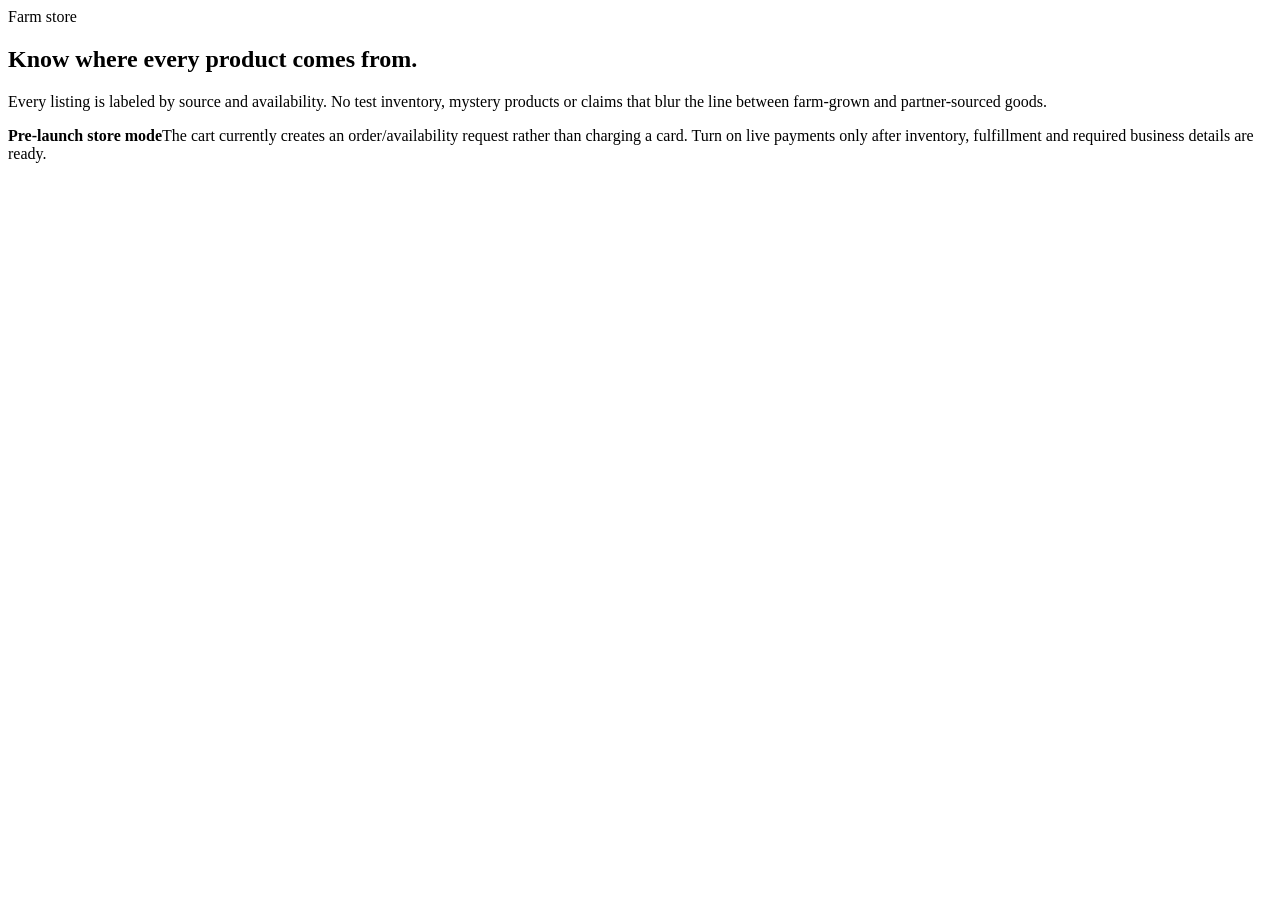
==== shop.html @ 2a46952f "Add files via upload" ====
<!doctype html><html lang="en"><head><meta charset="utf-8"><meta name="viewport" content="width=device-width,initial-scale=1"><title>Farm Store | Lords Farms</title><meta name="description" content="Browse farm-grown, farm-raised, seasonal and future Lords Farms products."><link rel="icon" href="assets/logo.svg"><link rel="stylesheet" href="assets/styles.css"></head><body data-page="shop"><div id="site-header"></div><main><section class="page-hero"><div class="container"><div class="eyebrow">Farm store</div><h1>Know where every product comes from.</h1><p>Every listing is labeled by source and availability. No test inventory, mystery products or claims that blur the line between farm-grown and partner-sourced goods.</p></div></section><section class="section"><div class="container"><div class="notice"><strong>Pre-launch store mode</strong>The cart currently creates an order/availability request rather than charging a card. Turn on live payments only after inventory, fulfillment and required business details are ready.</div><div class="filters" id="filters"></div><div class="grid cards-4" id="product-grid"></div></div></section></main><div id="site-footer"></div><script src="assets/site-data.js"></script><script src="assets/app.js"></script></body></html>
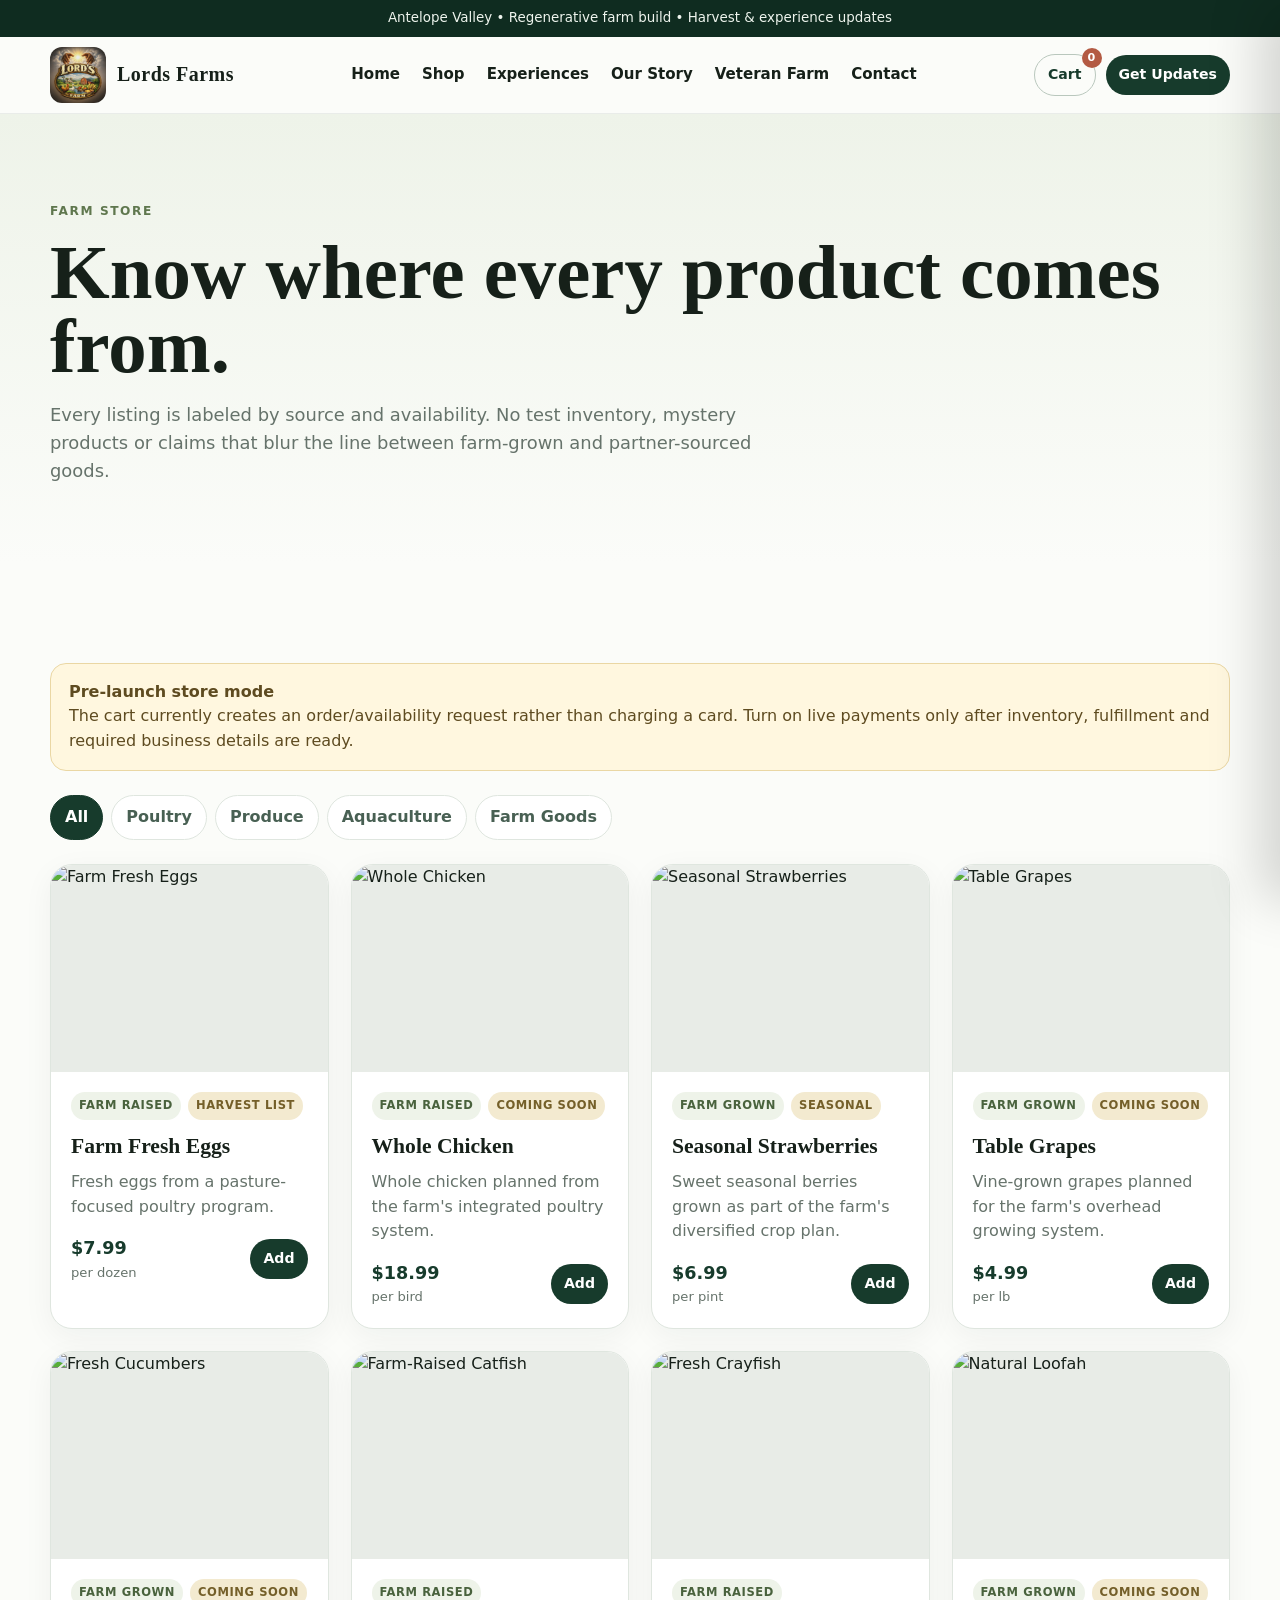
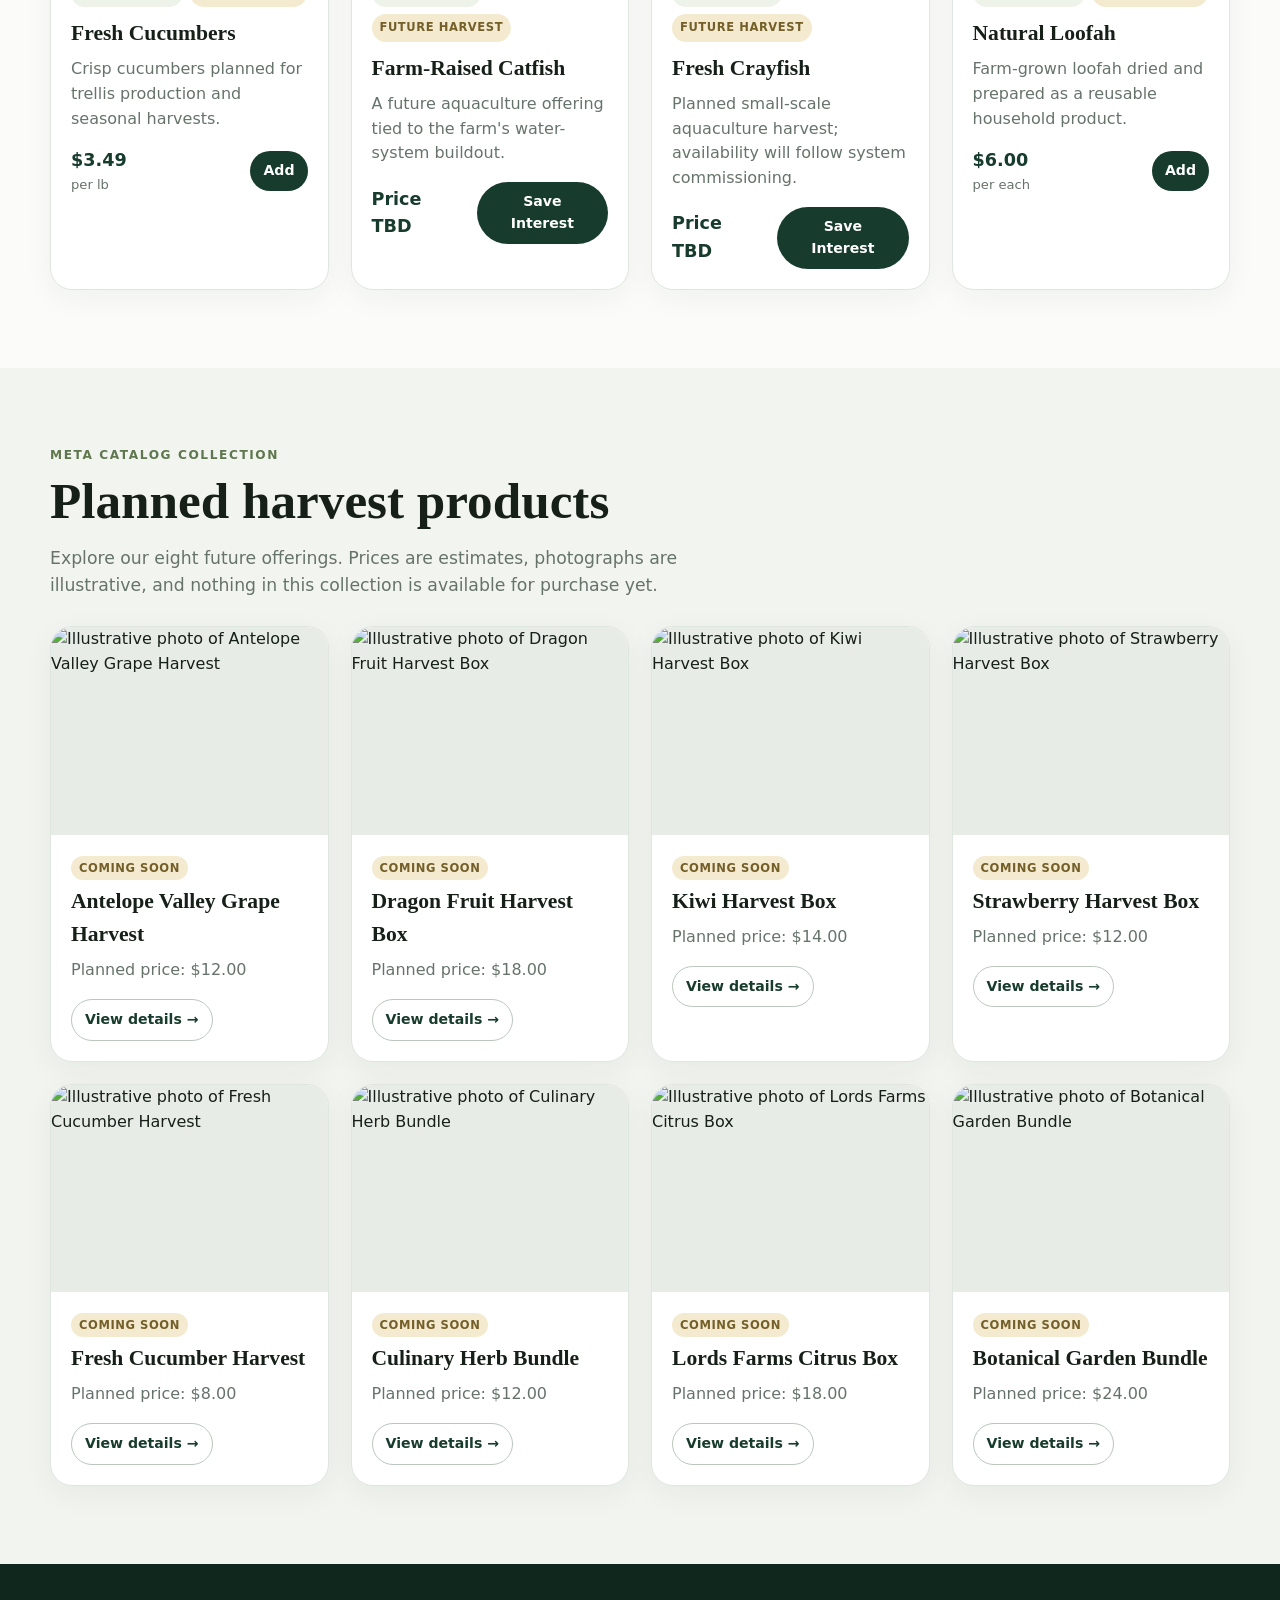
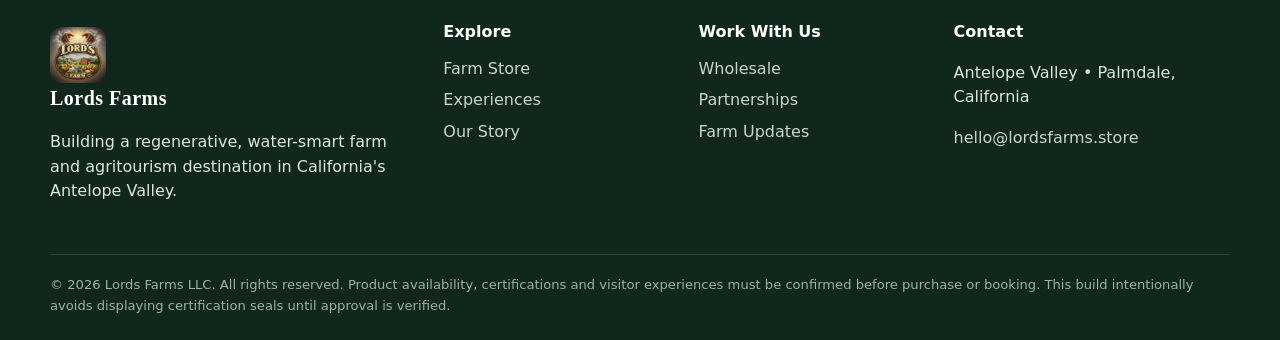
==== commit ac07d601: "Link eight planned Meta catalog products from farm store" ====
--- a/shop.html
+++ b/shop.html
@@ -1 +1 @@
-<!doctype html><html lang="en"><head><meta charset="utf-8"><meta name="viewport" content="width=device-width,initial-scale=1"><title>Farm Store | Lords Farms</title><meta name="description" content="Browse farm-grown, farm-raised, seasonal and future Lords Farms products."><link rel="icon" href="assets/logo.svg"><link rel="stylesheet" href="assets/styles.css"></head><body data-page="shop"><div id="site-header"></div><main><section class="page-hero"><div class="container"><div class="eyebrow">Farm store</div><h1>Know where every product comes from.</h1><p>Every listing is labeled by source and availability. No test inventory, mystery products or claims that blur the line between farm-grown and partner-sourced goods.</p></div></section><section class="section"><div class="container"><div class="notice"><strong>Pre-launch store mode</strong>The cart currently creates an order/availability request rather than charging a card. Turn on live payments only after inventory, fulfillment and required business details are ready.</div><div class="filters" id="filters"></div><div class="grid cards-4" id="product-grid"></div></div></section></main><div id="site-footer"></div><script src="assets/site-data.js"></script><script src="assets/app.js"></script></body></html>
+<!doctype html><html lang="en"><head><meta charset="utf-8"><meta name="viewport" content="width=device-width,initial-scale=1"><title>Farm Store | Lords Farms</title><meta name="description" content="Browse farm-grown, farm-raised, seasonal and future Lords Farms products."><link rel="icon" href="assets/logo.svg"><link rel="stylesheet" href="assets/styles.css"></head><body data-page="shop"><div id="site-header"></div><main><section class="page-hero"><div class="container"><div class="eyebrow">Farm store</div><h1>Know where every product comes from.</h1><p>Every listing is labeled by source and availability. No test inventory, mystery products or claims that blur the line between farm-grown and partner-sourced goods.</p></div></section><section class="section"><div class="container"><div class="notice"><strong>Pre-launch store mode</strong>The cart currently creates an order/availability request rather than charging a card. Turn on live payments only after inventory, fulfillment and required business details are ready.</div><div class="filters" id="filters"></div><div class="grid cards-4" id="product-grid"></div></div></section><section class="section alt" id="meta-products"><div class="container"><div class="eyebrow">Meta catalog collection</div><h2>Planned harvest products</h2><p class="section-lede">Explore our eight future offerings. Prices are estimates, photographs are illustrative, and nothing in this collection is available for purchase yet.</p><div class="grid cards-4" style="margin-top:28px"><article class="card"><div class="card-media"><a href="products/grapes.html"><img src="https://images.unsplash.com/photo-1537640538966-79f369143f8f?auto=format&fit=crop&w=900&q=80" alt="Illustrative photo of Antelope Valley Grape Harvest" loading="lazy"></a></div><div class="card-body"><span class="tag gold">Coming Soon</span><h3>Antelope Valley Grape Harvest</h3><p>Planned price: $12.00</p><a class="btn ghost small" href="products/grapes.html">View details →</a></div></article><article class="card"><div class="card-media"><a href="products/dragon-fruit.html"><img src="https://images.unsplash.com/photo-1527325678964-54921661f888?auto=format&fit=crop&w=900&q=80" alt="Illustrative photo of Dragon Fruit Harvest Box" loading="lazy"></a></div><div class="card-body"><span class="tag gold">Coming Soon</span><h3>Dragon Fruit Harvest Box</h3><p>Planned price: $18.00</p><a class="btn ghost small" href="products/dragon-fruit.html">View details →</a></div></article><article class="card"><div class="card-media"><a href="products/kiwi.html"><img src="https://images.unsplash.com/photo-1585059895524-72359e06133a?auto=format&fit=crop&w=900&q=80" alt="Illustrative photo of Kiwi Harvest Box" loading="lazy"></a></div><div class="card-body"><span class="tag gold">Coming Soon</span><h3>Kiwi Harvest Box</h3><p>Planned price: $14.00</p><a class="btn ghost small" href="products/kiwi.html">View details →</a></div></article><article class="card"><div class="card-media"><a href="products/strawberries.html"><img src="https://images.unsplash.com/photo-1464965911861-746a04b4bca6?auto=format&fit=crop&w=900&q=80" alt="Illustrative photo of Strawberry Harvest Box" loading="lazy"></a></div><div class="card-body"><span class="tag gold">Coming Soon</span><h3>Strawberry Harvest Box</h3><p>Planned price: $12.00</p><a class="btn ghost small" href="products/strawberries.html">View details →</a></div></article><article class="card"><div class="card-media"><a href="products/cucumbers.html"><img src="https://images.unsplash.com/photo-1604977042946-1eecc30f269e?auto=format&fit=crop&w=900&q=80" alt="Illustrative photo of Fresh Cucumber Harvest" loading="lazy"></a></div><div class="card-body"><span class="tag gold">Coming Soon</span><h3>Fresh Cucumber Harvest</h3><p>Planned price: $8.00</p><a class="btn ghost small" href="products/cucumbers.html">View details →</a></div></article><article class="card"><div class="card-media"><a href="products/herb-bundle.html"><img src="https://images.unsplash.com/photo-1466692476868-aef1dfb1e735?auto=format&fit=crop&w=900&q=80" alt="Illustrative photo of Culinary Herb Bundle" loading="lazy"></a></div><div class="card-body"><span class="tag gold">Coming Soon</span><h3>Culinary Herb Bundle</h3><p>Planned price: $12.00</p><a class="btn ghost small" href="products/herb-bundle.html">View details →</a></div></article><article class="card"><div class="card-media"><a href="products/citrus-box.html"><img src="https://images.unsplash.com/photo-1590502593747-42a996133562?auto=format&fit=crop&w=900&q=80" alt="Illustrative photo of Lords Farms Citrus Box" loading="lazy"></a></div><div class="card-body"><span class="tag gold">Coming Soon</span><h3>Lords Farms Citrus Box</h3><p>Planned price: $18.00</p><a class="btn ghost small" href="products/citrus-box.html">View details →</a></div></article><article class="card"><div class="card-media"><a href="products/botanical-bundle.html"><img src="https://images.unsplash.com/photo-1490750967868-88aa4486c946?auto=format&fit=crop&w=900&q=80" alt="Illustrative photo of Botanical Garden Bundle" loading="lazy"></a></div><div class="card-body"><span class="tag gold">Coming Soon</span><h3>Botanical Garden Bundle</h3><p>Planned price: $24.00</p><a class="btn ghost small" href="products/botanical-bundle.html">View details →</a></div></article></div></div></section></main><div id="site-footer"></div><script src="assets/site-data.js"></script><script src="assets/app.js"></script></body></html>
--- a/assets/styles.css
+++ b/assets/styles.css
@@ -0,0 +1,4 @@
+:root{--forest:#173b2c;--forest2:#0f2c20;--sage:#89a86a;--cream:#f6f0e2;--sand:#d8c58c;--ink:#162019;--muted:#66736b;--white:#fff;--line:#dfe6df;--danger:#9d3e36;--shadow:0 18px 50px rgba(15,44,32,.12);--radius:22px;--max:1180px}
+*{box-sizing:border-box}html{scroll-behavior:smooth}body{margin:0;font-family:Inter,ui-sans-serif,system-ui,-apple-system,BlinkMacSystemFont,"Segoe UI",sans-serif;color:var(--ink);background:#fbfcf9;line-height:1.55}a{color:inherit;text-decoration:none}img{max-width:100%;display:block}button,input,select,textarea{font:inherit}button{cursor:pointer}.container{width:min(var(--max),calc(100% - 32px));margin:auto}.eyebrow{text-transform:uppercase;letter-spacing:.13em;font-weight:800;font-size:.76rem;color:#5f774e}.section{padding:78px 0}.section.alt{background:#f2f5ef}.section h2{font-family:Georgia,serif;font-size:clamp(2rem,4vw,3.2rem);line-height:1.02;margin:.2em 0 .35em}.section-lede{max-width:690px;color:var(--muted);font-size:1.08rem}.topbar{background:var(--forest2);color:#eef4ed;font-size:.84rem;padding:8px 0;text-align:center}.site-header{position:sticky;top:0;z-index:50;background:rgba(251,252,249,.94);backdrop-filter:blur(14px);border-bottom:1px solid rgba(23,59,44,.08)}.nav{height:76px;display:flex;align-items:center;justify-content:space-between;gap:22px}.brand{display:flex;align-items:center;gap:11px;font-weight:900;letter-spacing:.03em}.brand img{width:56px;height:56px;object-fit:cover;border-radius:12px}.brand span{font-family:Georgia,serif;font-size:1.25rem}.nav-links{display:flex;align-items:center;gap:22px;font-weight:700;font-size:.94rem}.nav-links a:hover{color:#50733d}.nav-actions{display:flex;align-items:center;gap:10px}.btn{border:0;border-radius:999px;padding:12px 18px;font-weight:800;display:inline-flex;align-items:center;justify-content:center;gap:8px}.btn.primary{background:var(--forest);color:white}.btn.primary:hover{background:#0e2f21}.btn.secondary{background:var(--cream);color:var(--forest);border:1px solid #dfd1ae}.btn.ghost{background:transparent;color:var(--forest);border:1px solid #b9c7bd}.btn.small{padding:9px 13px;font-size:.88rem}.menu-btn{display:none;background:none;border:0;font-size:1.5rem}.cart-btn{position:relative}.cart-count{position:absolute;right:-7px;top:-7px;background:#b35a43;color:white;border-radius:20px;min-width:20px;height:20px;display:grid;place-items:center;font-size:.7rem}.hero{min-height:690px;display:grid;align-items:end;background:linear-gradient(90deg,rgba(8,30,20,.85),rgba(8,30,20,.35)),url('https://images.unsplash.com/photo-1500382017468-9049fed747ef?auto=format&fit=crop&w=2200&q=88') center/cover no-repeat;color:white}.hero-inner{padding:110px 0 88px}.hero .eyebrow{color:#d5e5b9}.hero h1{font-family:Georgia,serif;font-size:clamp(3rem,7.2vw,6.2rem);line-height:.93;max-width:900px;margin:.18em 0}.hero p{font-size:1.17rem;max-width:680px;color:#eef2eb}.hero-actions{display:flex;gap:12px;flex-wrap:wrap;margin-top:26px}.hero .btn.secondary{background:rgba(255,255,255,.94);border:0}.hero-notes{display:flex;gap:18px;flex-wrap:wrap;margin-top:40px}.pill{padding:8px 12px;border-radius:999px;background:rgba(255,255,255,.13);border:1px solid rgba(255,255,255,.2);font-size:.85rem;font-weight:700}.trust-strip{background:white;border-bottom:1px solid var(--line)}.trust-grid{display:grid;grid-template-columns:repeat(4,1fr);gap:1px}.trust-item{padding:23px 18px;text-align:center;border-right:1px solid var(--line)}.trust-item:last-child{border:0}.trust-item strong{display:block;color:var(--forest);font-size:1rem}.trust-item span{font-size:.84rem;color:var(--muted)}.grid{display:grid;gap:22px}.cards-3{grid-template-columns:repeat(3,1fr)}.cards-4{grid-template-columns:repeat(4,1fr)}.card{background:white;border:1px solid var(--line);border-radius:var(--radius);overflow:hidden;box-shadow:0 8px 30px rgba(15,44,32,.05)}.card-media{aspect-ratio:4/3;overflow:hidden;background:#e8ece7}.card-media img{width:100%;height:100%;object-fit:cover;transition:transform .35s}.card:hover .card-media img{transform:scale(1.035)}.card-body{padding:20px}.tag-row{display:flex;gap:7px;flex-wrap:wrap;margin-bottom:10px}.tag{font-size:.72rem;font-weight:800;text-transform:uppercase;letter-spacing:.05em;border-radius:999px;padding:5px 8px;background:#eef3e9;color:#49623d}.tag.gold{background:#f3ead0;color:#745f29}.tag.gray{background:#eef0ef;color:#5c6760}.card h3{font-family:Georgia,serif;font-size:1.35rem;margin:.25em 0}.card p{color:var(--muted);margin:.4em 0 1em}.price{font-size:1.1rem;font-weight:900;color:var(--forest)}.card-footer{display:flex;align-items:center;justify-content:space-between;gap:10px;margin-top:16px}.feature-split{display:grid;grid-template-columns:1.05fr .95fr;gap:56px;align-items:center}.feature-photo{border-radius:32px;overflow:hidden;box-shadow:var(--shadow);min-height:520px}.feature-photo img{width:100%;height:100%;min-height:520px;object-fit:cover}.check-list{display:grid;gap:13px;margin-top:24px}.check{display:flex;gap:12px;align-items:flex-start}.check-icon{width:28px;height:28px;border-radius:50%;display:grid;place-items:center;background:#e5eddd;color:var(--forest);font-weight:900;flex:0 0 auto}.stats{display:grid;grid-template-columns:repeat(4,1fr);gap:16px;margin-top:30px}.stat{padding:18px;border-radius:18px;background:white;border:1px solid var(--line)}.stat strong{display:block;font-family:Georgia,serif;font-size:2rem;color:var(--forest)}.stat span{font-size:.86rem;color:var(--muted)}.cta{border-radius:32px;padding:48px;background:linear-gradient(120deg,var(--forest2),var(--forest));color:white;display:grid;grid-template-columns:1.4fr .6fr;align-items:center;gap:30px}.cta h2{margin:0;color:white}.cta p{color:#d9e5dd;max-width:680px}.cta-actions{display:flex;gap:10px;justify-content:flex-end;flex-wrap:wrap}.page-hero{padding:88px 0 60px;background:linear-gradient(180deg,#eef3e9,#fbfcf9)}.page-hero h1{font-family:Georgia,serif;font-size:clamp(2.7rem,6vw,5.2rem);line-height:.96;margin:.2em 0}.page-hero p{max-width:720px;color:var(--muted);font-size:1.12rem}.filters{display:flex;flex-wrap:wrap;gap:8px;margin:24px 0}.filter-btn{border:1px solid var(--line);background:white;border-radius:999px;padding:9px 14px;font-weight:800;color:#486053}.filter-btn.active{background:var(--forest);color:white;border-color:var(--forest)}.notice{padding:16px 18px;border-radius:16px;background:#fff7df;border:1px solid #ead7a4;color:#5e4b20;margin:22px 0}.notice strong{display:block}.story-block{font-size:1.1rem;color:#35443b}.values{display:grid;grid-template-columns:repeat(3,1fr);gap:20px}.value{padding:25px;background:white;border:1px solid var(--line);border-radius:22px}.value .icon{font-size:1.65rem}.value h3{margin:.5em 0 .2em}.program-box{padding:28px;border-radius:24px;background:#f4f1e8;border:1px solid #e4d6b5}.form-grid{display:grid;grid-template-columns:1fr 1fr;gap:16px}.field{display:grid;gap:7px}.field.full{grid-column:1/-1}.field label{font-weight:800;font-size:.9rem}.field input,.field select,.field textarea{width:100%;border:1px solid #cdd7d0;border-radius:14px;padding:13px 14px;background:white;color:var(--ink);outline:none}.field input:focus,.field select:focus,.field textarea:focus{border-color:#7e9c6b;box-shadow:0 0 0 3px rgba(126,156,107,.14)}.field textarea{min-height:140px;resize:vertical}.form-status{margin-top:12px;font-weight:700}.contact-layout{display:grid;grid-template-columns:1.2fr .8fr;gap:30px}.info-card{padding:26px;border-radius:22px;background:var(--forest);color:white}.info-card p{color:#dce8e0}.info-row{padding:16px 0;border-top:1px solid rgba(255,255,255,.14)}.info-row:first-of-type{border-top:0}.footer{background:#10271d;color:#dce7df;padding:56px 0 24px}.footer-grid{display:grid;grid-template-columns:1.3fr .8fr .8fr 1fr;gap:34px}.footer h4{color:white;margin:0 0 12px}.footer a{display:block;color:#c9d6cd;margin:7px 0}.footer .brand{color:white;margin-bottom:13px}.footer-note{border-top:1px solid rgba(255,255,255,.12);margin-top:34px;padding-top:20px;font-size:.82rem;color:#9fb0a5}.drawer-backdrop{position:fixed;inset:0;background:rgba(0,0,0,.35);z-index:80;display:none}.drawer-backdrop.open{display:block}.cart-drawer{position:fixed;right:0;top:0;height:100%;width:min(430px,92vw);background:white;z-index:90;transform:translateX(100%);transition:.25s;display:flex;flex-direction:column;box-shadow:-20px 0 50px rgba(0,0,0,.16)}.cart-drawer.open{transform:translateX(0)}.drawer-head{padding:22px;border-bottom:1px solid var(--line);display:flex;justify-content:space-between;align-items:center}.drawer-body{padding:20px;overflow:auto;flex:1}.drawer-footer{padding:20px;border-top:1px solid var(--line)}.cart-item{display:grid;grid-template-columns:64px 1fr auto;gap:12px;padding:12px 0;border-bottom:1px solid var(--line)}.cart-item img{width:64px;height:64px;border-radius:12px;object-fit:cover}.qty{display:flex;align-items:center;gap:8px}.qty button{width:28px;height:28px;border-radius:50%;border:1px solid var(--line);background:white}.empty{text-align:center;color:var(--muted);padding:50px 10px}.mobile-menu{display:none}.legal{font-size:.82rem;color:var(--muted)}
+@media(max-width:900px){.nav-links{display:none}.menu-btn{display:block}.cards-4{grid-template-columns:repeat(2,1fr)}.cards-3,.values{grid-template-columns:1fr 1fr}.feature-split,.contact-layout,.cta{grid-template-columns:1fr}.cta-actions{justify-content:flex-start}.footer-grid{grid-template-columns:1fr 1fr}.mobile-menu{position:fixed;inset:76px 0 auto 0;background:white;border-bottom:1px solid var(--line);padding:18px 16px;z-index:49;box-shadow:0 20px 30px rgba(0,0,0,.08)}.mobile-menu.open{display:grid}.mobile-menu a{padding:11px 5px;font-weight:800;border-bottom:1px solid #edf1ed}.trust-grid{grid-template-columns:repeat(2,1fr)}.trust-item:nth-child(2){border-right:0}.stats{grid-template-columns:1fr 1fr}}
+@media(max-width:620px){.container{width:min(var(--max),calc(100% - 22px))}.section{padding:58px 0}.hero{min-height:620px}.hero-inner{padding:86px 0 62px}.hero h1{font-size:3.35rem}.cards-4,.cards-3,.values,.form-grid,.footer-grid{grid-template-columns:1fr}.field.full{grid-column:auto}.feature-photo,.feature-photo img{min-height:360px}.stats{grid-template-columns:1fr 1fr}.trust-grid{grid-template-columns:1fr}.trust-item{border-right:0;border-bottom:1px solid var(--line)}.nav-actions .btn.primary{display:none}.page-hero{padding:64px 0 40px}}
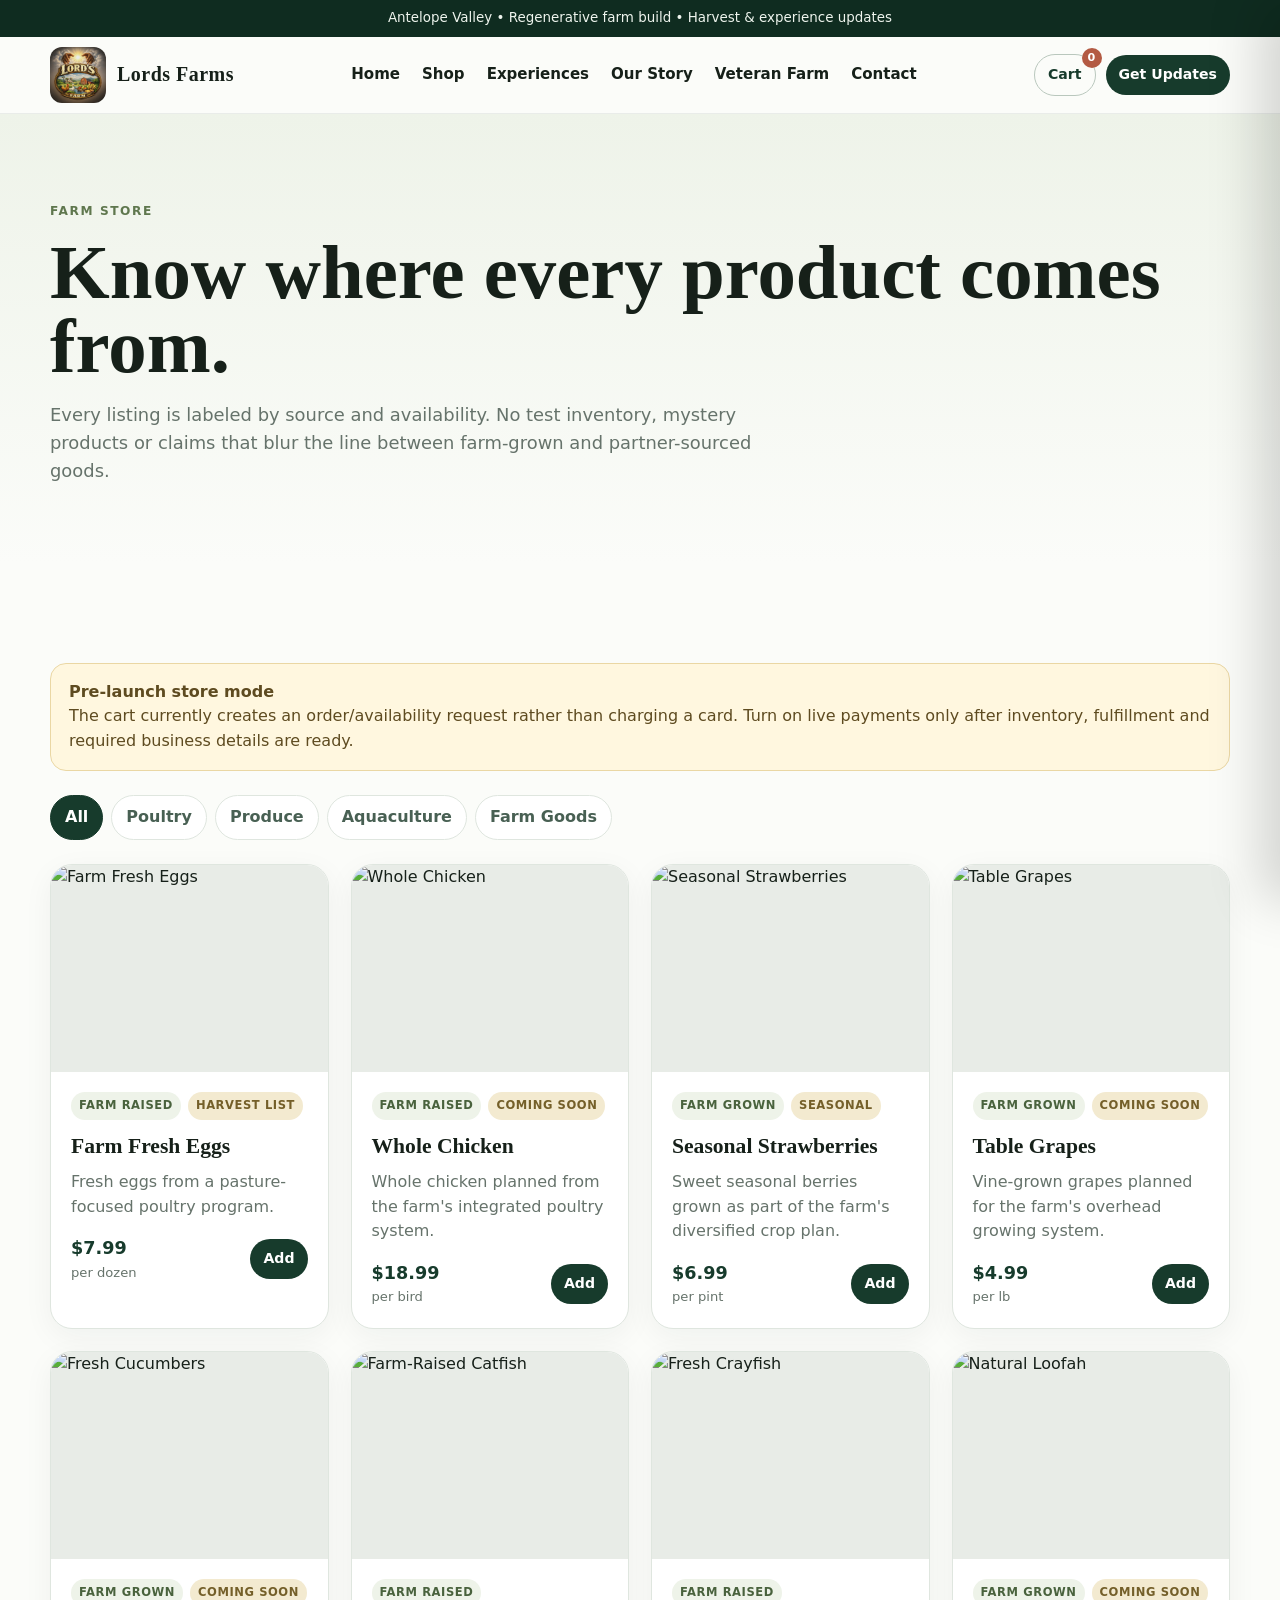
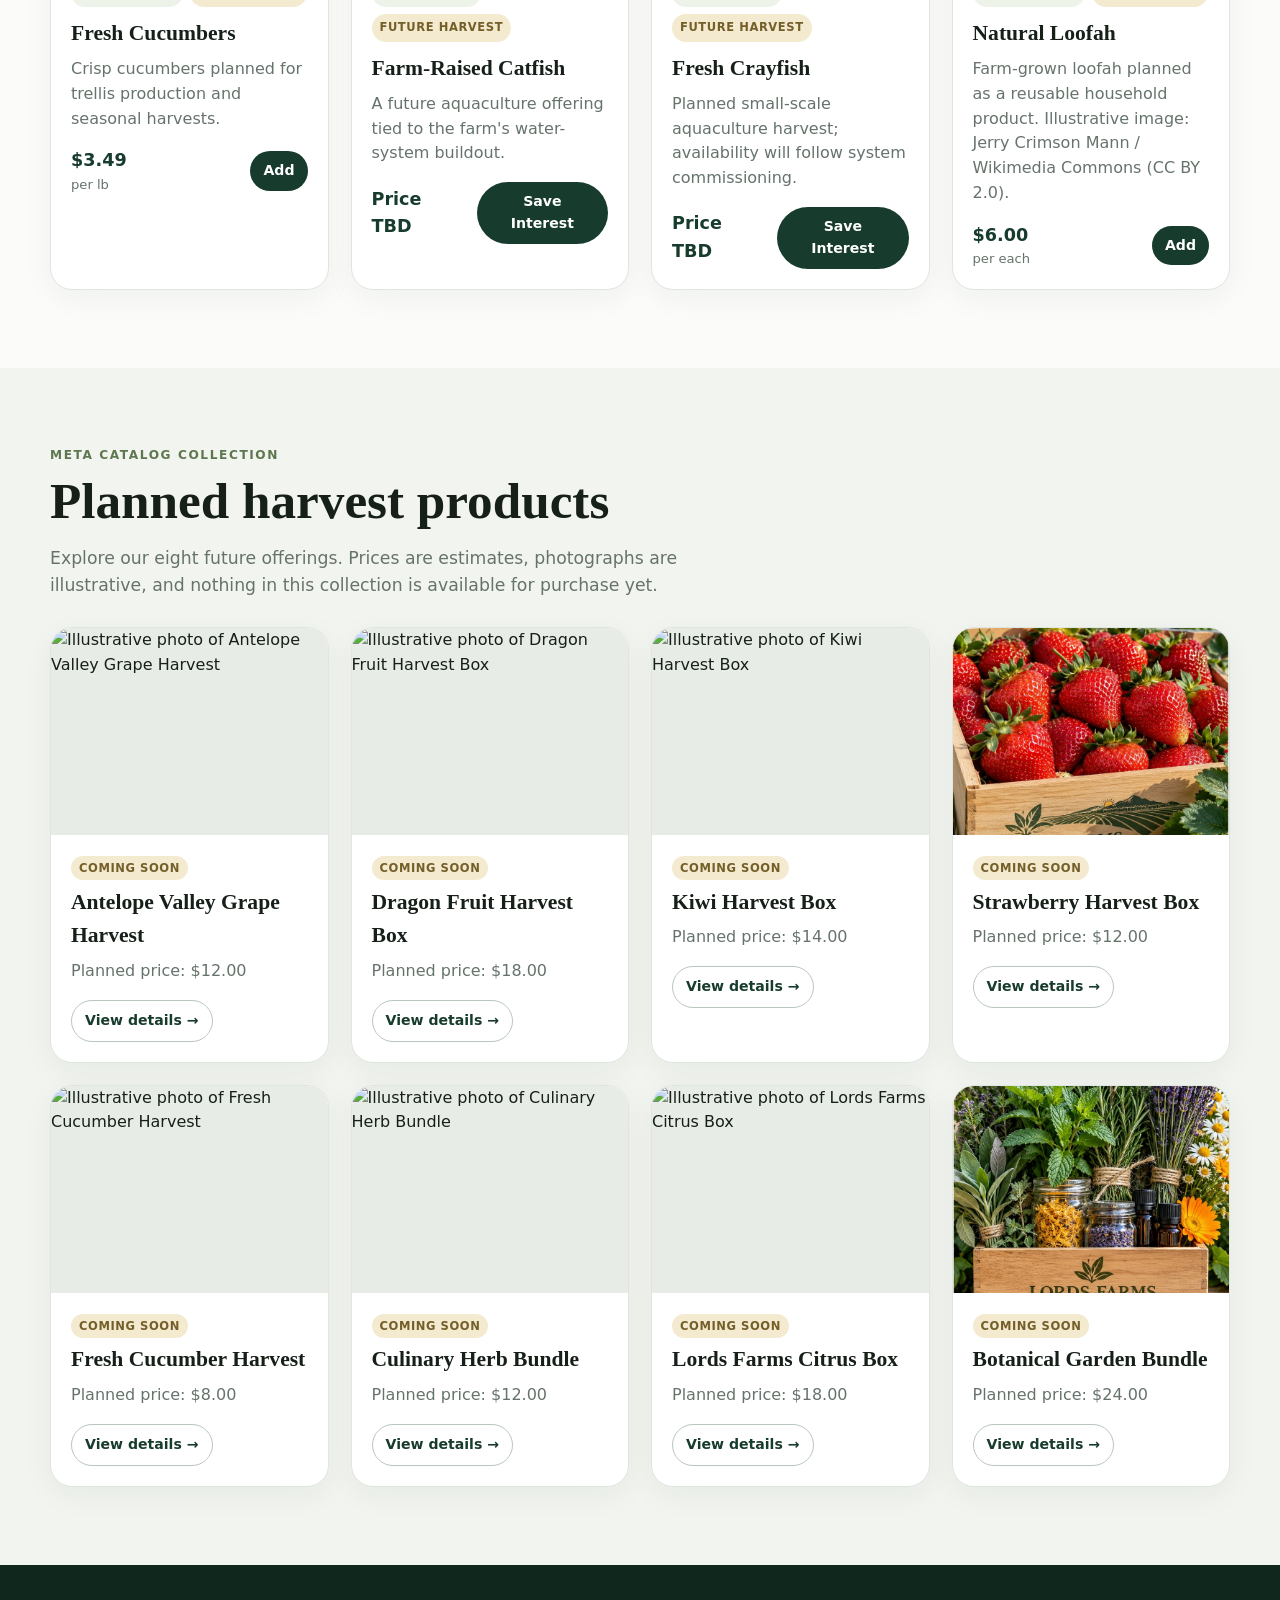
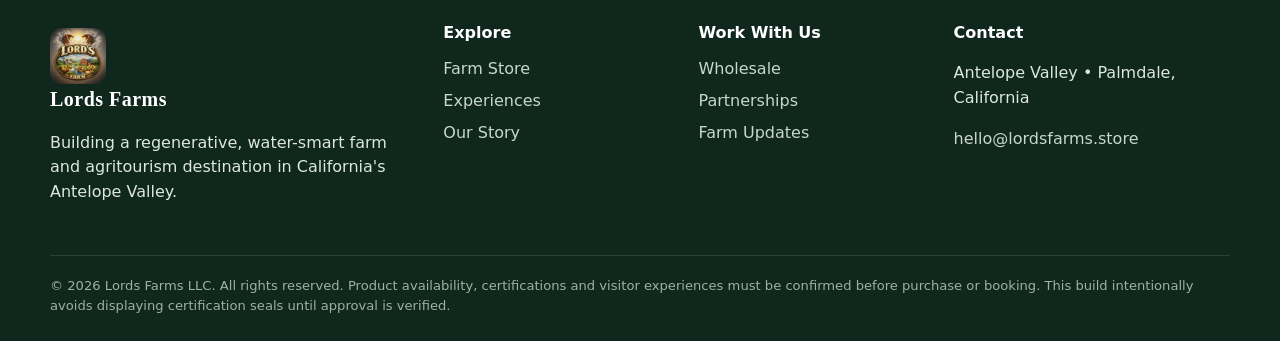
==== commit 210f862e: "Show hosted strawberry and botanical images in store" ====
--- a/shop.html
+++ b/shop.html
@@ -1 +1 @@
-<!doctype html><html lang="en"><head><meta charset="utf-8"><meta name="viewport" content="width=device-width,initial-scale=1"><title>Farm Store | Lords Farms</title><meta name="description" content="Browse farm-grown, farm-raised, seasonal and future Lords Farms products."><link rel="icon" href="assets/logo.svg"><link rel="stylesheet" href="assets/styles.css"></head><body data-page="shop"><div id="site-header"></div><main><section class="page-hero"><div class="container"><div class="eyebrow">Farm store</div><h1>Know where every product comes from.</h1><p>Every listing is labeled by source and availability. No test inventory, mystery products or claims that blur the line between farm-grown and partner-sourced goods.</p></div></section><section class="section"><div class="container"><div class="notice"><strong>Pre-launch store mode</strong>The cart currently creates an order/availability request rather than charging a card. Turn on live payments only after inventory, fulfillment and required business details are ready.</div><div class="filters" id="filters"></div><div class="grid cards-4" id="product-grid"></div></div></section><section class="section alt" id="meta-products"><div class="container"><div class="eyebrow">Meta catalog collection</div><h2>Planned harvest products</h2><p class="section-lede">Explore our eight future offerings. Prices are estimates, photographs are illustrative, and nothing in this collection is available for purchase yet.</p><div class="grid cards-4" style="margin-top:28px"><article class="card"><div class="card-media"><a href="products/grapes.html"><img src="https://images.unsplash.com/photo-1537640538966-79f369143f8f?auto=format&fit=crop&w=900&q=80" alt="Illustrative photo of Antelope Valley Grape Harvest" loading="lazy"></a></div><div class="card-body"><span class="tag gold">Coming Soon</span><h3>Antelope Valley Grape Harvest</h3><p>Planned price: $12.00</p><a class="btn ghost small" href="products/grapes.html">View details →</a></div></article><article class="card"><div class="card-media"><a href="products/dragon-fruit.html"><img src="https://images.unsplash.com/photo-1527325678964-54921661f888?auto=format&fit=crop&w=900&q=80" alt="Illustrative photo of Dragon Fruit Harvest Box" loading="lazy"></a></div><div class="card-body"><span class="tag gold">Coming Soon</span><h3>Dragon Fruit Harvest Box</h3><p>Planned price: $18.00</p><a class="btn ghost small" href="products/dragon-fruit.html">View details →</a></div></article><article class="card"><div class="card-media"><a href="products/kiwi.html"><img src="https://images.unsplash.com/photo-1585059895524-72359e06133a?auto=format&fit=crop&w=900&q=80" alt="Illustrative photo of Kiwi Harvest Box" loading="lazy"></a></div><div class="card-body"><span class="tag gold">Coming Soon</span><h3>Kiwi Harvest Box</h3><p>Planned price: $14.00</p><a class="btn ghost small" href="products/kiwi.html">View details →</a></div></article><article class="card"><div class="card-media"><a href="products/strawberries.html"><img src="https://images.unsplash.com/photo-1464965911861-746a04b4bca6?auto=format&fit=crop&w=900&q=80" alt="Illustrative photo of Strawberry Harvest Box" loading="lazy"></a></div><div class="card-body"><span class="tag gold">Coming Soon</span><h3>Strawberry Harvest Box</h3><p>Planned price: $12.00</p><a class="btn ghost small" href="products/strawberries.html">View details →</a></div></article><article class="card"><div class="card-media"><a href="products/cucumbers.html"><img src="https://images.unsplash.com/photo-1604977042946-1eecc30f269e?auto=format&fit=crop&w=900&q=80" alt="Illustrative photo of Fresh Cucumber Harvest" loading="lazy"></a></div><div class="card-body"><span class="tag gold">Coming Soon</span><h3>Fresh Cucumber Harvest</h3><p>Planned price: $8.00</p><a class="btn ghost small" href="products/cucumbers.html">View details →</a></div></article><article class="card"><div class="card-media"><a href="products/herb-bundle.html"><img src="https://images.unsplash.com/photo-1466692476868-aef1dfb1e735?auto=format&fit=crop&w=900&q=80" alt="Illustrative photo of Culinary Herb Bundle" loading="lazy"></a></div><div class="card-body"><span class="tag gold">Coming Soon</span><h3>Culinary Herb Bundle</h3><p>Planned price: $12.00</p><a class="btn ghost small" href="products/herb-bundle.html">View details →</a></div></article><article class="card"><div class="card-media"><a href="products/citrus-box.html"><img src="https://images.unsplash.com/photo-1590502593747-42a996133562?auto=format&fit=crop&w=900&q=80" alt="Illustrative photo of Lords Farms Citrus Box" loading="lazy"></a></div><div class="card-body"><span class="tag gold">Coming Soon</span><h3>Lords Farms Citrus Box</h3><p>Planned price: $18.00</p><a class="btn ghost small" href="products/citrus-box.html">View details →</a></div></article><article class="card"><div class="card-media"><a href="products/botanical-bundle.html"><img src="https://images.unsplash.com/photo-1490750967868-88aa4486c946?auto=format&fit=crop&w=900&q=80" alt="Illustrative photo of Botanical Garden Bundle" loading="lazy"></a></div><div class="card-body"><span class="tag gold">Coming Soon</span><h3>Botanical Garden Bundle</h3><p>Planned price: $24.00</p><a class="btn ghost small" href="products/botanical-bundle.html">View details →</a></div></article></div></div></section></main><div id="site-footer"></div><script src="assets/site-data.js"></script><script src="assets/app.js"></script></body></html>
+<!doctype html><html lang="en"><head><meta charset="utf-8"><meta name="viewport" content="width=device-width,initial-scale=1"><title>Farm Store | Lords Farms</title><meta name="description" content="Browse farm-grown, farm-raised, seasonal and future Lords Farms products."><link rel="icon" href="assets/logo.svg"><link rel="stylesheet" href="assets/styles.css"></head><body data-page="shop"><div id="site-header"></div><main><section class="page-hero"><div class="container"><div class="eyebrow">Farm store</div><h1>Know where every product comes from.</h1><p>Every listing is labeled by source and availability. No test inventory, mystery products or claims that blur the line between farm-grown and partner-sourced goods.</p></div></section><section class="section"><div class="container"><div class="notice"><strong>Pre-launch store mode</strong>The cart currently creates an order/availability request rather than charging a card. Turn on live payments only after inventory, fulfillment and required business details are ready.</div><div class="filters" id="filters"></div><div class="grid cards-4" id="product-grid"></div></div></section><section class="section alt" id="meta-products"><div class="container"><div class="eyebrow">Meta catalog collection</div><h2>Planned harvest products</h2><p class="section-lede">Explore our eight future offerings. Prices are estimates, photographs are illustrative, and nothing in this collection is available for purchase yet.</p><div class="grid cards-4" style="margin-top:28px"><article class="card"><div class="card-media"><a href="products/grapes.html"><img src="https://images.unsplash.com/photo-1537640538966-79f369143f8f?auto=format&fit=crop&w=900&q=80" alt="Illustrative photo of Antelope Valley Grape Harvest" loading="lazy"></a></div><div class="card-body"><span class="tag gold">Coming Soon</span><h3>Antelope Valley Grape Harvest</h3><p>Planned price: $12.00</p><a class="btn ghost small" href="products/grapes.html">View details →</a></div></article><article class="card"><div class="card-media"><a href="products/dragon-fruit.html"><img src="https://images.unsplash.com/photo-1527325678964-54921661f888?auto=format&fit=crop&w=900&q=80" alt="Illustrative photo of Dragon Fruit Harvest Box" loading="lazy"></a></div><div class="card-body"><span class="tag gold">Coming Soon</span><h3>Dragon Fruit Harvest Box</h3><p>Planned price: $18.00</p><a class="btn ghost small" href="products/dragon-fruit.html">View details →</a></div></article><article class="card"><div class="card-media"><a href="products/kiwi.html"><img src="https://images.unsplash.com/photo-1585059895524-72359e06133a?auto=format&fit=crop&w=900&q=80" alt="Illustrative photo of Kiwi Harvest Box" loading="lazy"></a></div><div class="card-body"><span class="tag gold">Coming Soon</span><h3>Kiwi Harvest Box</h3><p>Planned price: $14.00</p><a class="btn ghost small" href="products/kiwi.html">View details →</a></div></article><article class="card"><div class="card-media"><a href="products/strawberries.html"><img src="catalog/lords-farms-strawberries.jpg" alt="Illustrative photo of Strawberry Harvest Box" loading="lazy"></a></div><div class="card-body"><span class="tag gold">Coming Soon</span><h3>Strawberry Harvest Box</h3><p>Planned price: $12.00</p><a class="btn ghost small" href="products/strawberries.html">View details →</a></div></article><article class="card"><div class="card-media"><a href="products/cucumbers.html"><img src="https://images.unsplash.com/photo-1604977042946-1eecc30f269e?auto=format&fit=crop&w=900&q=80" alt="Illustrative photo of Fresh Cucumber Harvest" loading="lazy"></a></div><div class="card-body"><span class="tag gold">Coming Soon</span><h3>Fresh Cucumber Harvest</h3><p>Planned price: $8.00</p><a class="btn ghost small" href="products/cucumbers.html">View details →</a></div></article><article class="card"><div class="card-media"><a href="products/herb-bundle.html"><img src="https://images.unsplash.com/photo-1466692476868-aef1dfb1e735?auto=format&fit=crop&w=900&q=80" alt="Illustrative photo of Culinary Herb Bundle" loading="lazy"></a></div><div class="card-body"><span class="tag gold">Coming Soon</span><h3>Culinary Herb Bundle</h3><p>Planned price: $12.00</p><a class="btn ghost small" href="products/herb-bundle.html">View details →</a></div></article><article class="card"><div class="card-media"><a href="products/citrus-box.html"><img src="https://images.unsplash.com/photo-1590502593747-42a996133562?auto=format&fit=crop&w=900&q=80" alt="Illustrative photo of Lords Farms Citrus Box" loading="lazy"></a></div><div class="card-body"><span class="tag gold">Coming Soon</span><h3>Lords Farms Citrus Box</h3><p>Planned price: $18.00</p><a class="btn ghost small" href="products/citrus-box.html">View details →</a></div></article><article class="card"><div class="card-media"><a href="products/botanical-bundle.html"><img src="catalog/lords-farms-botanical-bundle.jpg" alt="Illustrative photo of Botanical Garden Bundle" loading="lazy"></a></div><div class="card-body"><span class="tag gold">Coming Soon</span><h3>Botanical Garden Bundle</h3><p>Planned price: $24.00</p><a class="btn ghost small" href="products/botanical-bundle.html">View details →</a></div></article></div></div></section></main><div id="site-footer"></div><script src="assets/site-data.js"></script><script src="assets/app.js"></script></body></html>
